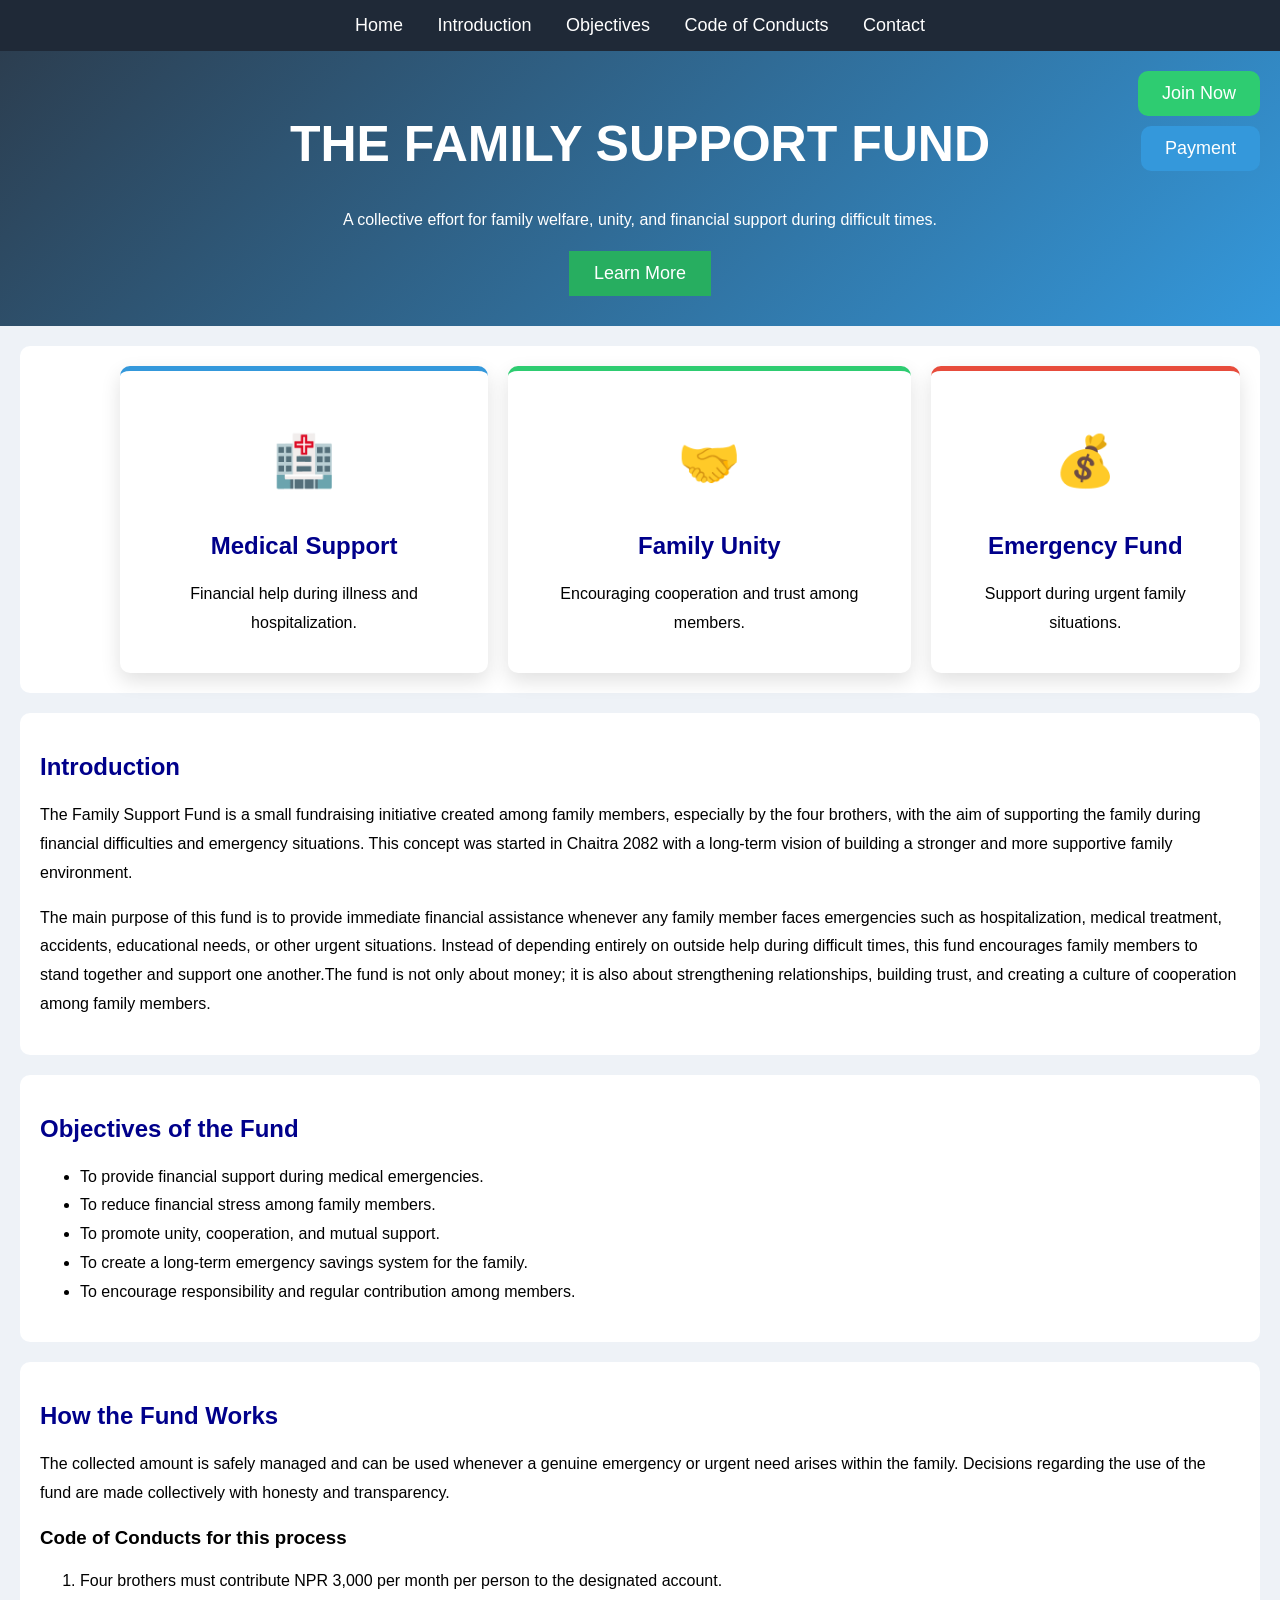
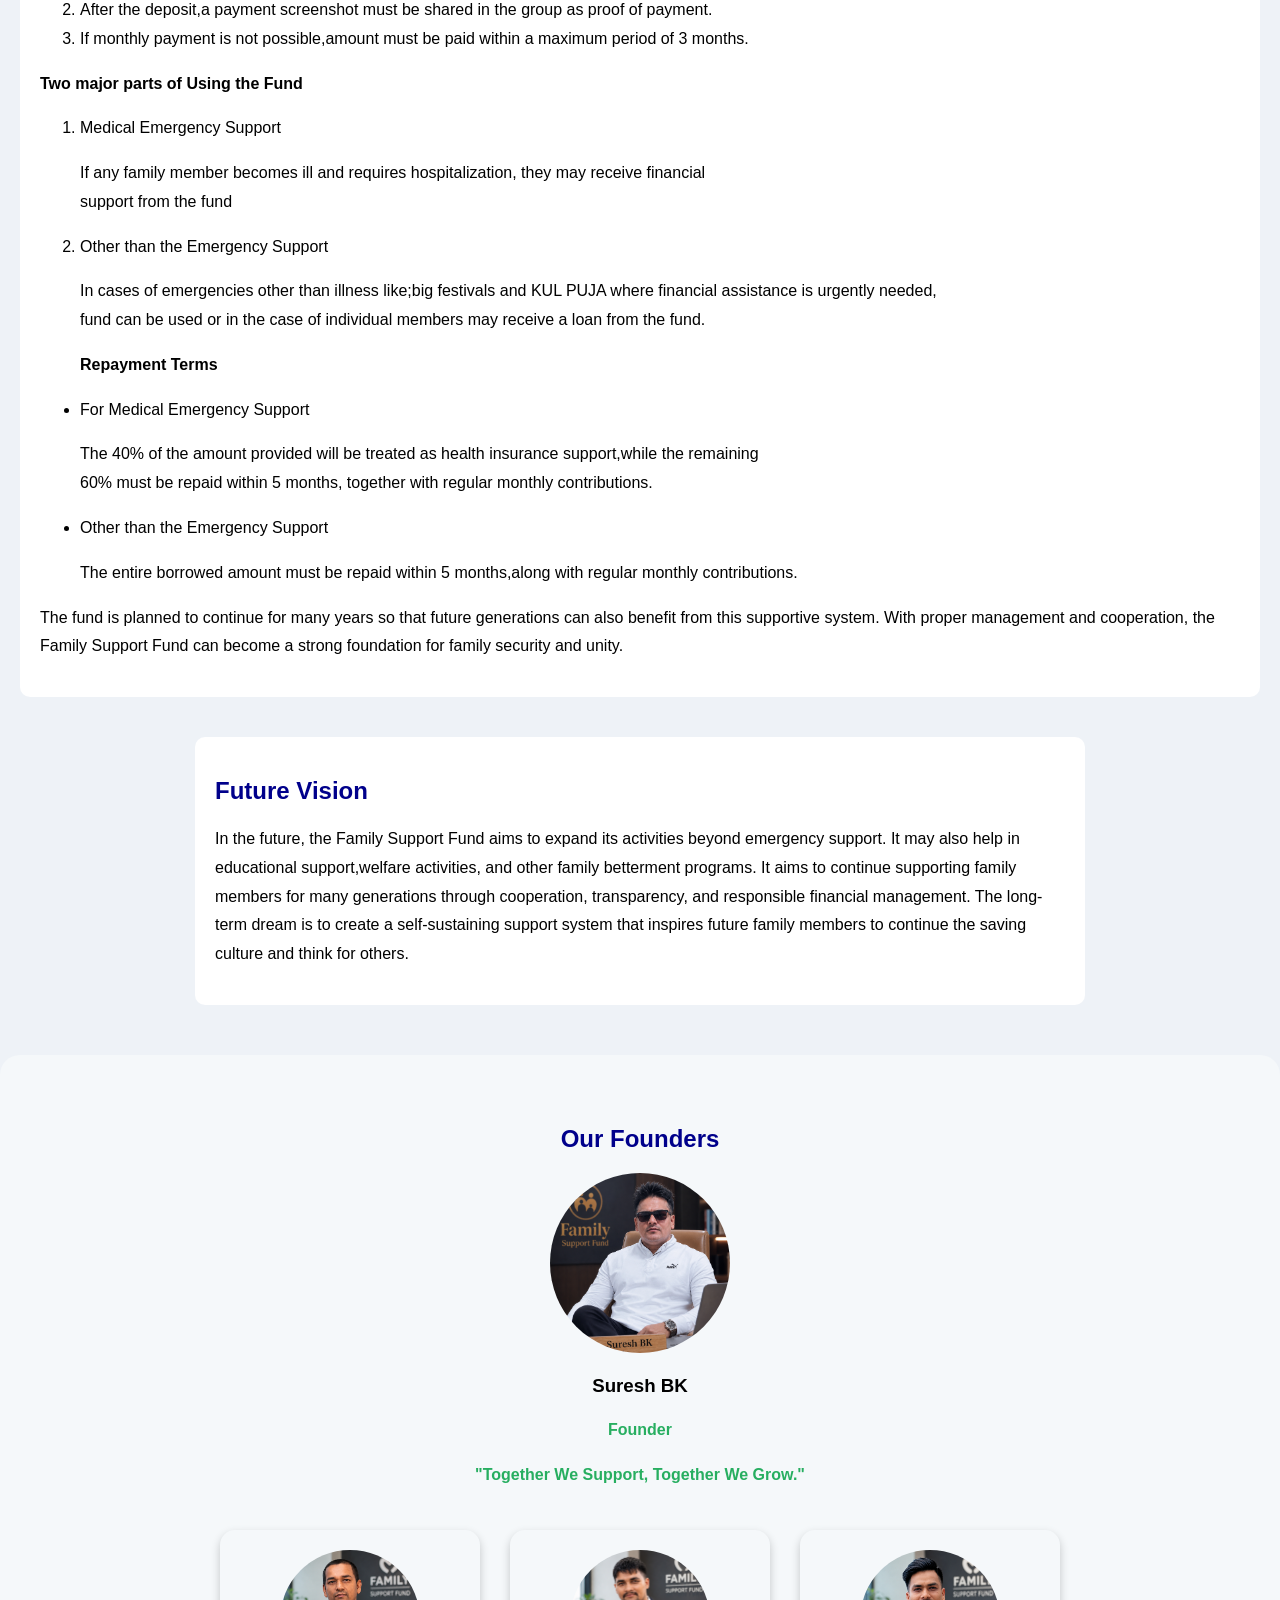
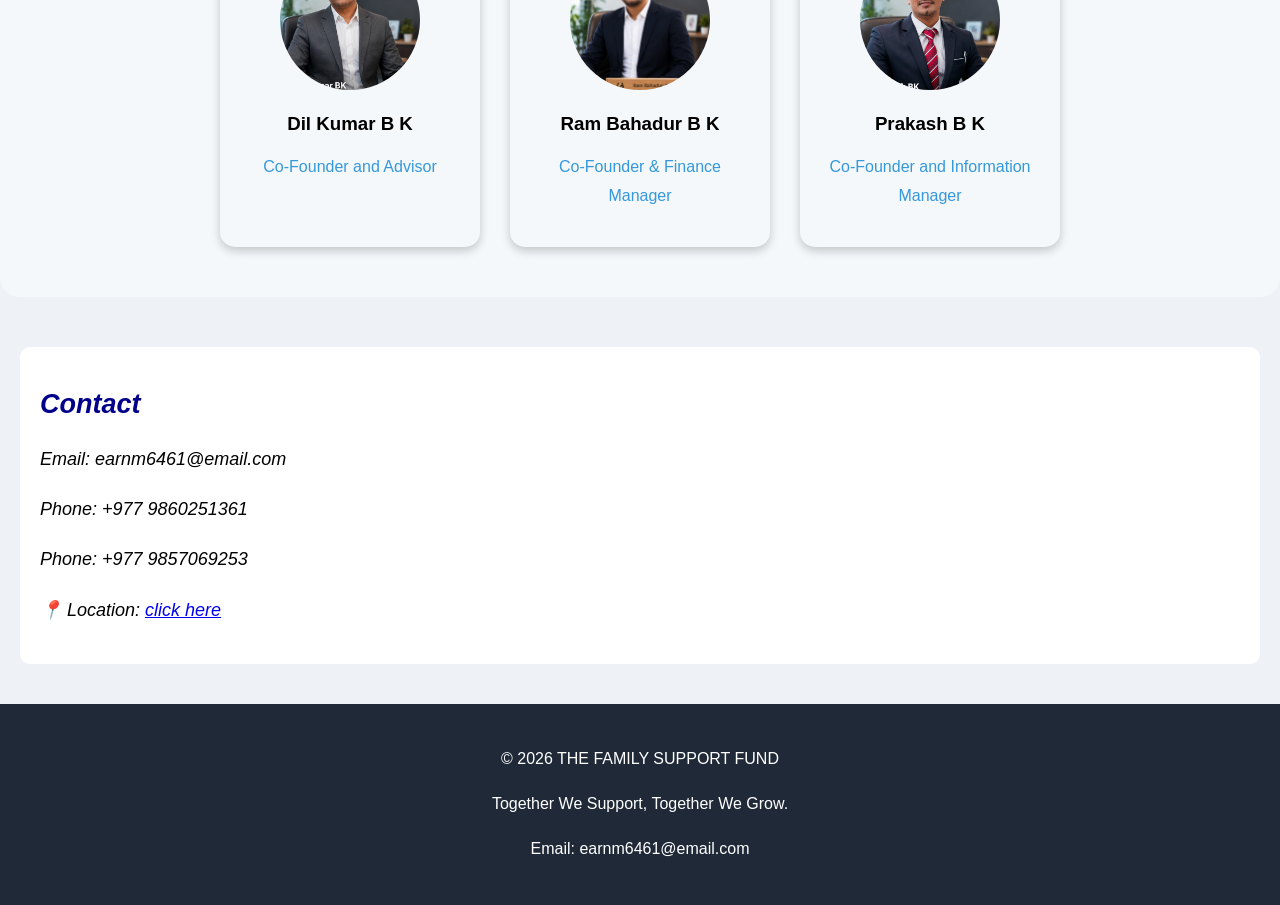
==== index.html @ 56c6b854 "Rename main file to index.html" ====
<!DOCTYPE html>
<html lang="en">
<head>

    <meta charset="UTF-8">
    <meta name="viewport" content="width=device-width, initial-scale=1.0">
    <title>THE FAMILY SUPPORT FUND</title>
    <link rel="stylesheet" href="style.css">
</head>
<body>
<nav>
<a href="#home">Home</a>
<a href="#intro">Introduction</a>
<a href="#objectives">Objectives</a>
<a href="#works">Code of Conducts</a>
<a href="#contact">Contact</a>
</nav>
<header>
<div class="top-buttons">
<button class="join-btn"
onclick="alert('Please contact the family Messenger group to join.')">
Join Now
</button>
<button class="payment-btn"
onclick="showPayment()">
Payment
</button>
<div id="payment-box">
<img src="bank_details.png" alt="QR Code">
<a href="https://forms.gle/SFwMnSRFECHiwntH7" target="_blank">
<button class="submit-btn">
Submit Payment Screenshot
</button>
</a>
</div>
</div>
<h1>THE FAMILY SUPPORT FUND</h1>
<P> A collective effort for family welfare, unity, and financial support during difficult times.</P>
<button onclick="location.href='#intro'">
Learn More
</button>
</header>
<section class="cards">
<div class="card">
  <h1>🏥</h1>
<h2>Medical Support</h2>
<p>Financial help during illness and hospitalization.</p>
</div>
<div class="card">
  <h1>🤝</h1>
<h2>Family Unity</h2>
<p>Encouraging cooperation and trust among members.</p>
</div>
<div class="card">
  <h1>💰</h1>
<h2>Emergency Fund</h2>
<p>Support during urgent family situations.</p>
</div> </section>
<section class="Intro" id="intro">
<h2>Introduction</h2>
<p>The Family Support Fund is a small fundraising initiative created among family members,
  especially by the four brothers, with the aim of supporting the family during financial
  difficulties and emergency situations. This concept was started in Chaitra 2082 with a
  long-term vision of building a stronger and more supportive family environment.</p>
<p>The main purpose of this fund is to provide immediate financial assistance whenever any
  family member faces emergencies such as hospitalization, medical treatment, accidents,
  educational needs, or other urgent situations. Instead of depending entirely on outside
  help during difficult times, this fund encourages family members to stand together and
  support one another.The fund is not only about money; it is also about strengthening
  relationships, building trust, and creating a culture of cooperation among family members.</p>
</section>
<section class="Objectives" id="objectives">
  <h2>Objectives of the Fund</h2>
  <ul>
  <li>To provide financial support during medical emergencies.</li>
  <li>To reduce financial stress among family members.</li>
  <li>To promote unity, cooperation, and mutual support.</li>
  <li>To create a long-term emergency savings system for the family.</li>
  <li>To encourage responsibility and regular contribution among members.</li>
  </ul>
</section>
<section class="Works" id="works">
<h2>How the Fund Works</h2>
<p>The collected amount is safely managed and can be used whenever a genuine emergency
  or urgent need arises within the family. Decisions regarding the use of the fund are
  made collectively with honesty and transparency.</p>
<h3>Code of Conducts for this process</h3>
<ol>
 <li>Four brothers must contribute NPR 3,000 per month per person to the designated account.</li>
 <li>After the deposit,a payment screenshot must be shared in the group as proof of payment.</li>
 <li> If monthly payment is not possible,amount must be paid within a maximum period of 3 months.</li> </ol>
 <h4>Two major parts of Using the Fund </h4>
<ol>
 <li>Medical Emergency Support</li>
<p>If any family member becomes ill and requires hospitalization, they may receive financial <br>
  support from the fund</p>
 <li>Other than the Emergency Support</li>
<p>In cases of emergencies other than illness like;big festivals and KUL PUJA where financial assistance is urgently needed,<br>
  fund can be used or in the case of individual members may receive a loan from the fund.</p>
<h4>Repayment Terms</h4> </ol>
<ul>
<li>For Medical Emergency Support</li>
<p>The 40% of the amount provided will be treated as health insurance support,while the remaining<br>
 60% must be repaid within 5 months, together with regular monthly contributions.</p>
<li>Other than the Emergency Support</li>
<p> The entire borrowed amount must be repaid within 5 months,along with regular monthly contributions.</p>
</ul>
<p>The fund is planned to continue for many years so that future generations can also
 benefit from this supportive system. With proper management and cooperation, the
 Family Support Fund can become a strong foundation for family security and unity.</p>
</section>
<section class="vision">
<h2>Future Vision</h2>
<p>In the future, the Family Support Fund aims to expand its activities beyond emergency
 support. It may also help in educational support,welfare activities, and other
 family betterment programs. It aims to continue supporting family members for many generations
  through cooperation, transparency, and responsible financial management.
 The long-term dream is to create a self-sustaining support system that inspires
  future family members to continue the saving culture and think for others.</p>
</section>
<section class="team">
<h2>Our Founders</h2>
<!-- TOP FOUNDER -->
<div class="main-founder">
<img src="SURESH DAI.PNG" alt="Founder">
<h3>Suresh BK</h3>
<p>Founder</p>
<p class="quote">
"Together We Support, Together We Grow."
</p>
</div>
<!-- 3 CO FOUNDERS -->
<div class="co-founders">
<div class="member">
<img src="THULDAI.PNG" alt="Co Founder">
<h3>Dil Kumar B K</h3>
<p>Co-Founder and Advisor</p>
</div>
<div class="member">
<img src="RAM DAI.PNG" alt="Co Founder">
<h3>Ram Bahadur B K</h3>
<p>Co-Founder & Finance Manager</p>
</div>
<div class="member">
<img src="MH.PNG" alt="Co Founder">
<h3>Prakash B K</h3>
<p>Co-Founder and Information Manager</p>
</div>
</div>
</section>
<section id="contact" >
<h2>Contact</h2>
<p>Email: earnm6461@email.com</p>
<p>Phone: +977 9860251361</p>
<p>Phone: +977 9857069253</p>
<p>
📍 Location:
<a href="https://maps.app.goo.gl/JAcgSm9zfJXr6ZMW8">click here</a>
</p>
</section>
 <script>
function showPayment(){
var box=document.getElementById("payment-box");
if(box.style.display==="block"){
    box.style.display="none";}
else{
    box.style.display="block";}
}
</script>
<footer>
<p>© 2026 THE FAMILY SUPPORT FUND</p>
<p>Together We Support, Together We Grow.</p>
<p>Email: earnm6461@email.com</p>
</footer>
</body>
    
</html>
---- style.css ----
@charset "utf-8";
body {
    background-color:#eef2f7;
    font-family: Arial, sans-serif;
    margin: 0;}
    header{
    background:linear-gradient(135deg,#2c3e50,#3498db);
    color: white;
    text-align: center;
    padding: 30px;}
   section{
    background: white;
    margin: 20px;
    padding: 20px;
    border-radius: 10px;} 
    h1{
    font-size: 50px;}
  h2{
    color: darkblue;}  
    nav{
    background-color:#1f2937;
    padding:15px;
    text-align:center;} 
    nav a{
    color:white;
    text-decoration:none; 
    margin:15px;
    font-size:18px;}
    nav a:hover{
    background-color:white;
    color:#2c3e50;
    padding:8px;
    border-radius:5px;}
    
    button{
    background-color:#27ae60;
    color:white;
    padding:12px 25px;
    border:none;
    border: radius 18px;
    font-size:18px;}
button:hover{
    background-color:#1e8449;}

  .cards{
  display:flex;
  gap:20px;
  padding-left: 100px;
  margin:20px;}
.card{
    background:white;
    padding:20px;
    border-radius:10px;
    box-shadow:0 8px 20px rgba(0,0,0,0.12);
    text-align: center;
    transition: 0.3s;}
 .card:hover{
    transform:translateY(-10px);
    background-color:#f8f9fa;}
    .card h1{
    font-size:50px;}
    
.card:nth-child(1){
    border-top:5px solid #3498db;}

.card:nth-child(2){
    border-top:5px solid #2ecc71;}

.card:nth-child(3){
    border-top:5px solid #e74c3c;}
    
    @media (max-width:768px){
.cards{
    flex-direction:column;
    align-items:center;}
.co-founders{
    flex-direction:column;
    align-items:center;}
nav a{
    display:block;
    margin:10px 0;}

}


.intro,
.objectives,
.works,
.vision{
    max-width: 850px;
    margin:40px auto;
    padding:20px;}

p,li{
    line-height:1.8;}
    

    #contact{
    font-family:"Trebuchet MS", sans-serif;
    font-size:18px;
  font-style: italic;}
  html{
    scroll-behavior:smooth;}
    header{
    position:relative;
   position:relative;
    padding: 30px;}
  .top-buttons{
    display:flex;
    flex-direction:column;
    align-items:flex-end;
    position:absolute;
    top:20px;
    right:20px;
    gap: 10px; }
.join-btn{
background:#2ecc71;
color:white;
border:none;
padding:12px 24px;
border-radius:10px;}

.team{
    text-align:center;
    margin:50px auto;}
/* TOP founder */
.main-founder{
    margin-bottom:40px;}
.main-founder img{
    width:180px;
    height:180px;
    border-radius:50%;
    object-fit:cover;}
/* 3 co founders */
.co-founders{
    display:flex;
    justify-content:center;
    gap:30px;
    flex-wrap:wrap;}
.member{
    width:220px;
    padding:20px;
    border-radius:15px;
    box-shadow:0 4px 10px rgba(0,0,0,0.2);}
.member img{
    width:140px;
    height:140px;
    border-radius:50%;
    object-fit:cover;}
   
    .member:hover{
    transform:translateY(-8px);
    transition:0.3s;}
.main-founder:hover{
    transform:scale(1.05);
    transition:0.3s;}

    .main-founder p{
    color:#27ae60;
    font-weight:bold;}
.member p{
    color:#3498db;}

    .team{
    background:#f5f8fa;
    padding:50px;
    border-radius:20px;}
.member img:hover{
transform:scale(1.08);
transition:0.3s;
}
    header{
    position:relative;}
.payment-btn{
    background:#3498db;
    border:none;
    padding:12px 24px;
    border-radius:10px;}
#payment-box{
display:none;
background:#a6dafb;
color:black;
padding:20px;
border-radius:15px;
box-shadow:0 4px 10px rgba(0,0,0,0.2);}
    #payment-box img{
    width: 300px;
    border-radius: 50px;}
    footer{
    background:#1f2937;
    color:white;
    text-align:center;
    padding:25px;
    margin-top:40px;}
.team{
    opacity:0;
    transform:translateY(50px);
    animation:fadeUp 1.8s ease forwards;}
@keyframes fadeUp{
from{
    opacity:0;
    transform:translateY(50px);}
to{
    opacity:1;
    transform:translateY(0);}
}
.member{
    transition:0.4s;}
.member:hover{
    transform:translateY(-10px) scale(1.04);
}
.submit-btn{
    margin-top:15px;
    background:#27ae60;
    color:white;
    border:none;
    padding:12px 20px;
    border-radius:10px;}
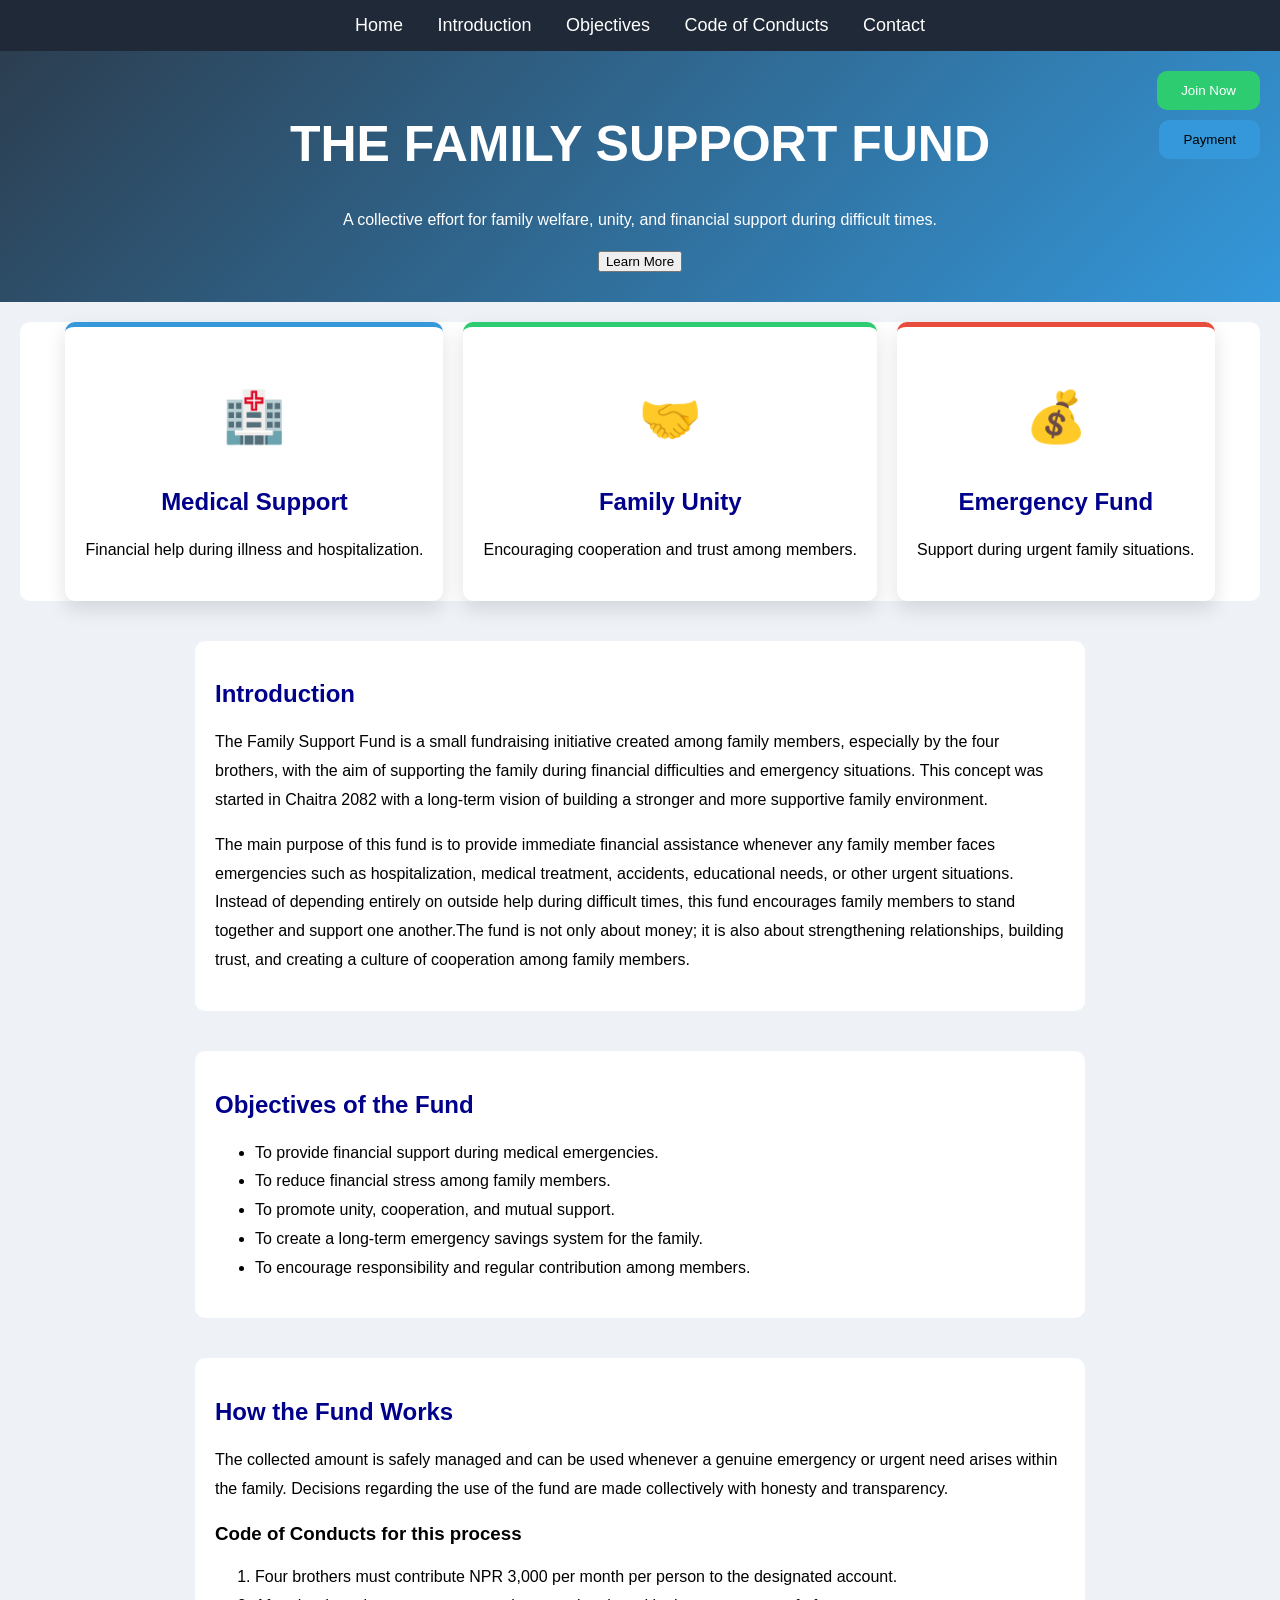
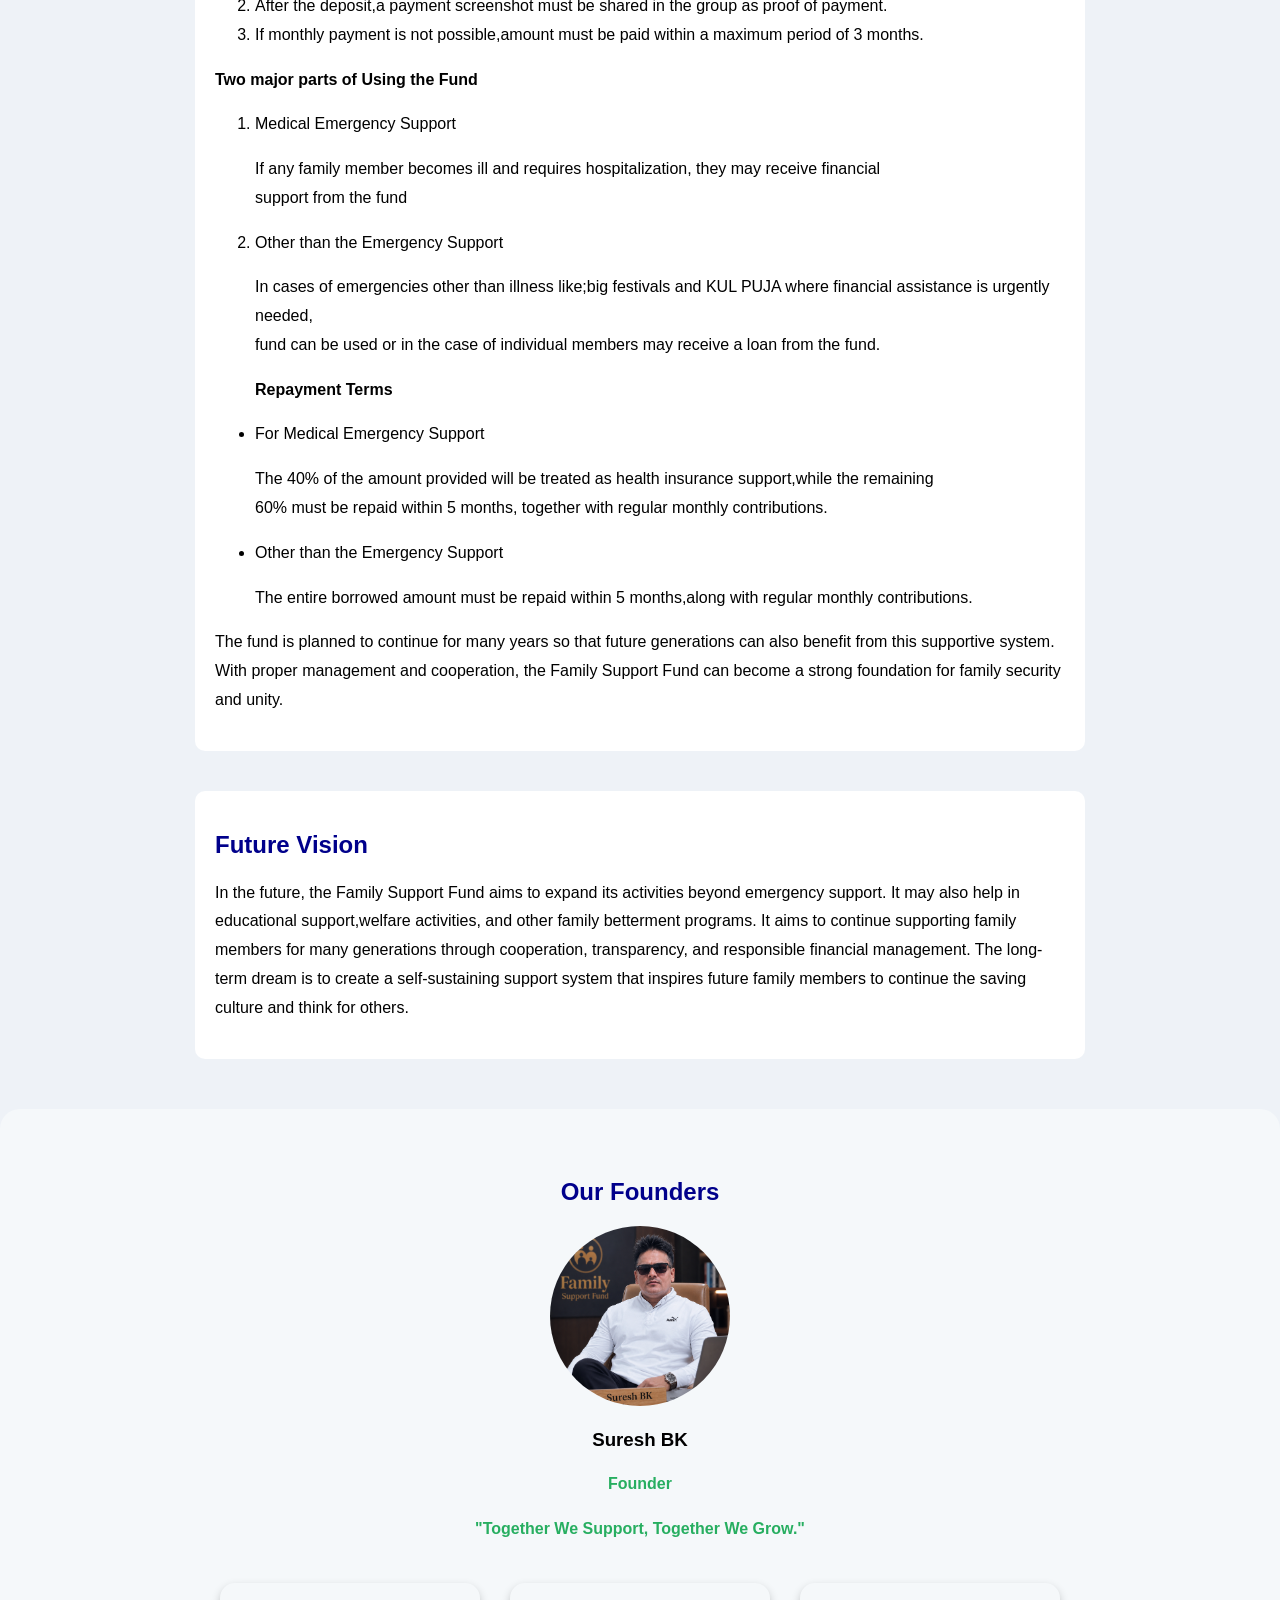
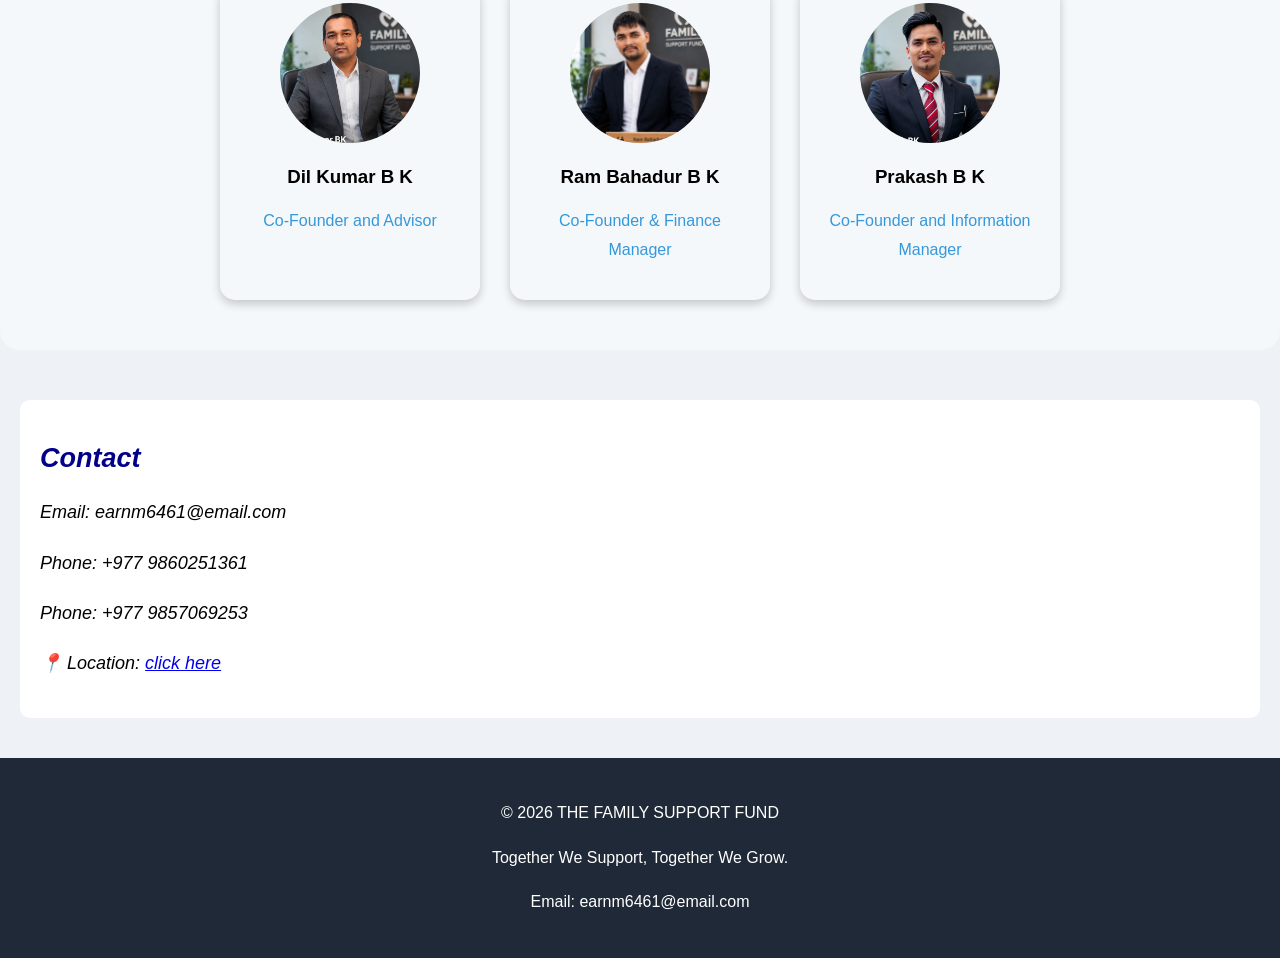
==== commit 9b20f044: "Improve mobile responsiveness" ====
--- a/index.html
+++ b/index.html
@@ -6,6 +6,7 @@
     <meta name="viewport" content="width=device-width, initial-scale=1.0">
     <title>THE FAMILY SUPPORT FUND</title>
     <link rel="stylesheet" href="style.css">
+    <meta name="viewport" content="width=device-width, initial-scale=1.0">
 </head>
 <body>
 <nav>
@@ -56,7 +57,7 @@
 <h2>Emergency Fund</h2>
 <p>Support during urgent family situations.</p>
 </div> </section>
-<section class="Intro" id="intro">
+<section class="intro" id="intro">
 <h2>Introduction</h2>
 <p>The Family Support Fund is a small fundraising initiative created among family members,
   especially by the four brothers, with the aim of supporting the family during financial
@@ -69,7 +70,7 @@
   support one another.The fund is not only about money; it is also about strengthening
   relationships, building trust, and creating a culture of cooperation among family members.</p>
 </section>
-<section class="Objectives" id="objectives">
+<section class="objectives" id="objectives">
   <h2>Objectives of the Fund</h2>
   <ul>
   <li>To provide financial support during medical emergencies.</li>
@@ -79,7 +80,7 @@
   <li>To encourage responsibility and regular contribution among members.</li>
   </ul>
 </section>
-<section class="Works" id="works">
+<section class="works" id="works">
 <h2>How the Fund Works</h2>
 <p>The collected amount is safely managed and can be used whenever a genuine emergency
   or urgent need arises within the family. Decisions regarding the use of the fund are
--- a/style.css
+++ b/style.css
@@ -32,21 +32,28 @@
     padding:8px;
     border-radius:5px;}
     
-    button{
-    background-color:#27ae60;
-    color:white;
-    padding:12px 25px;
-    border:none;
-    border: radius 18px;
-    font-size:18px;}
-button:hover{
-    background-color:#1e8449;}
-
+   .top-buttons{
+    display:flex;
+    flex-direction:column;
+    align-items:flex-end;
+    position:absolute;
+    top:20px;
+    right:20px;
+    gap:10px;
+}
+.join-btn:hover{
+    background-color:#1e8449;
+}
+.payment-btn:hover{
+    background-color:#2980b9;
+}
   .cards{
   display:flex;
   gap:20px;
-  padding-left: 100px;
-  margin:20px;}
+  padding:0px;
+  margin:20px;
+flex-wrap:wrap;
+  justify-content:center;}
 .card{
     background:white;
     padding:20px;
@@ -68,19 +75,90 @@
 
 .card:nth-child(3){
     border-top:5px solid #e74c3c;}
-    
-    @media (max-width:768px){
-.cards{
-    flex-direction:column;
-    align-items:center;}
-.co-founders{
-    flex-direction:column;
-    align-items:center;}
-nav a{
-    display:block;
-    margin:10px 0;}
-
-}
+
+@media screen and (max-width:768px){
+
+    /* Navigation */
+    nav{
+        display:flex;
+        flex-direction:column;
+        align-items:center;
+        gap:15px;
+        padding:20px 0;
+    }
+
+    nav a{
+        display:block;
+        margin:5px 0;
+    }
+
+    /* Header */
+    header{
+        display:flex;
+        flex-direction:column;
+        align-items:center;
+        text-align:center;
+        padding:20px;
+    }
+
+    /* Buttons */
+    .top-buttons{
+        position:static !important;
+        display:flex;
+        flex-direction:column;
+        align-items:center;
+        gap:10px;
+        margin-bottom:20px;
+        width:100%;
+    }
+
+    .join-btn,
+    .payment-btn{
+        width:200px;
+        margin:0;
+    }
+
+    h1{
+        font-size:28px;
+        line-height:1.3;
+        margin-top:10px;
+    }
+
+    /* Cards */
+    .cards{
+        flex-direction:column;
+        align-items:center;
+        padding:0;
+    }
+
+    .card{
+        width:90%;
+        max-width:320px;
+    }
+
+    /* Team section */
+    .co-founders{
+        flex-direction:column;
+        align-items:center;
+    }
+
+    .member{
+        width:90%;
+        max-width:300px;
+    }
+
+    /* Payment QR */
+    #payment-box{
+        width:90%;
+        margin:15px auto;
+    }
+
+    #payment-box img{
+        width:100%;
+        max-width:250px;
+    }
+}
+  
 
 
 .intro,
@@ -93,9 +171,7 @@
 
 p,li{
     line-height:1.8;}
-    
-
-    #contact{
+#contact{
     font-family:"Trebuchet MS", sans-serif;
     font-size:18px;
   font-style: italic;}
@@ -103,23 +179,14 @@
     scroll-behavior:smooth;}
     header{
     position:relative;
-   position:relative;
     padding: 30px;}
-  .top-buttons{
-    display:flex;
-    flex-direction:column;
-    align-items:flex-end;
-    position:absolute;
-    top:20px;
-    right:20px;
-    gap: 10px; }
+  
 .join-btn{
 background:#2ecc71;
 color:white;
 border:none;
 padding:12px 24px;
 border-radius:10px;}
-
 .team{
     text-align:center;
     margin:50px auto;}
@@ -148,20 +215,20 @@
     border-radius:50%;
     object-fit:cover;}
    
-    .member:hover{
+.member:hover{
     transform:translateY(-8px);
     transition:0.3s;}
 .main-founder:hover{
     transform:scale(1.05);
     transition:0.3s;}
 
-    .main-founder p{
+.main-founder p{
     color:#27ae60;
     font-weight:bold;}
 .member p{
     color:#3498db;}
 
-    .team{
+.team{
     background:#f5f8fa;
     padding:50px;
     border-radius:20px;}
@@ -169,8 +236,8 @@
 transform:scale(1.08);
 transition:0.3s;
 }
-    header{
-    position:relative;}
+header{
+position:relative;}
 .payment-btn{
     background:#3498db;
     border:none;
@@ -183,9 +250,11 @@
 padding:20px;
 border-radius:15px;
 box-shadow:0 4px 10px rgba(0,0,0,0.2);}
-    #payment-box img{
+
+#payment-box img{
     width: 300px;
-    border-radius: 50px;}
+    max-width: 100px;
+    border-radius: 20px;}
     footer{
     background:#1f2937;
     color:white;
@@ -196,7 +265,8 @@
     opacity:0;
     transform:translateY(50px);
     animation:fadeUp 1.8s ease forwards;}
-@keyframes fadeUp{
+
+ @keyframes fadeUp{
 from{
     opacity:0;
     transform:translateY(50px);}
@@ -215,4 +285,6 @@
     color:white;
     border:none;
     padding:12px 20px;
-    border-radius:10px;}+    border-radius:10px;}
+.submit-btn:hover{
+    background:#2ecc71;}
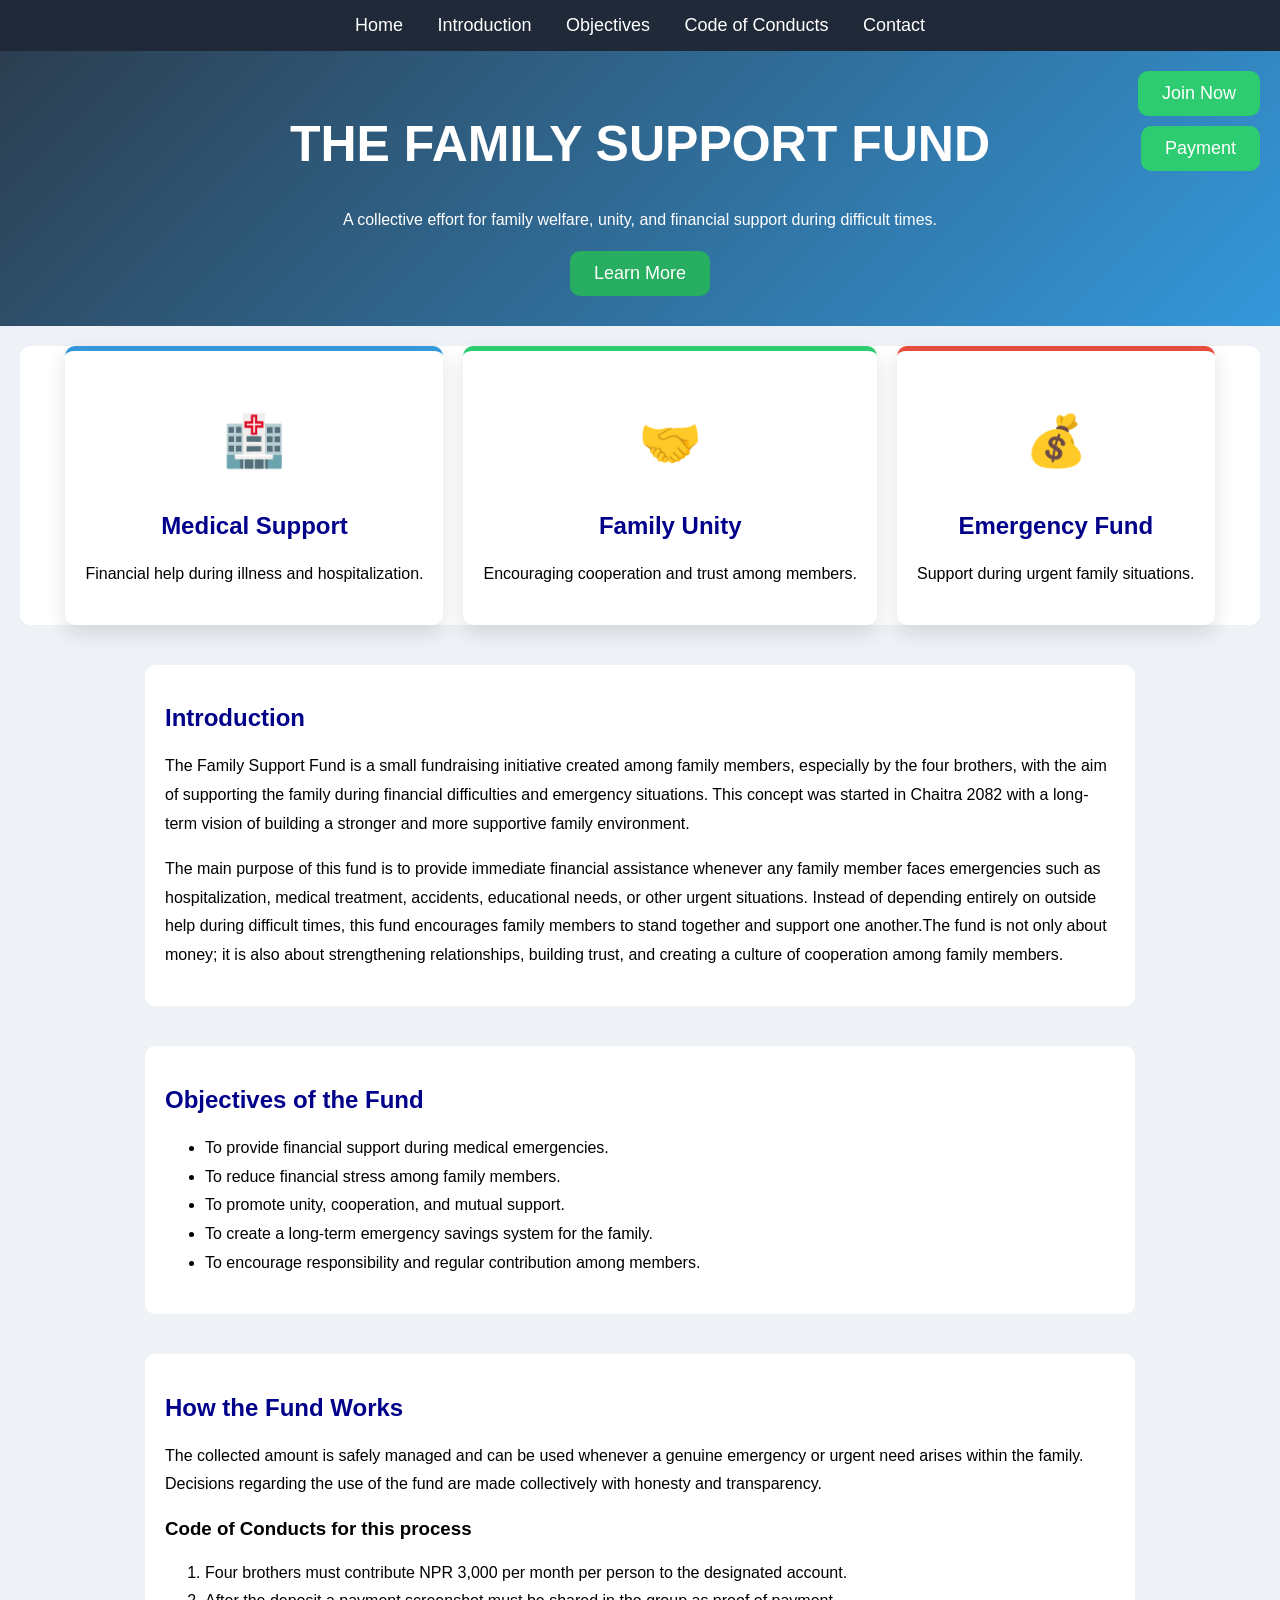
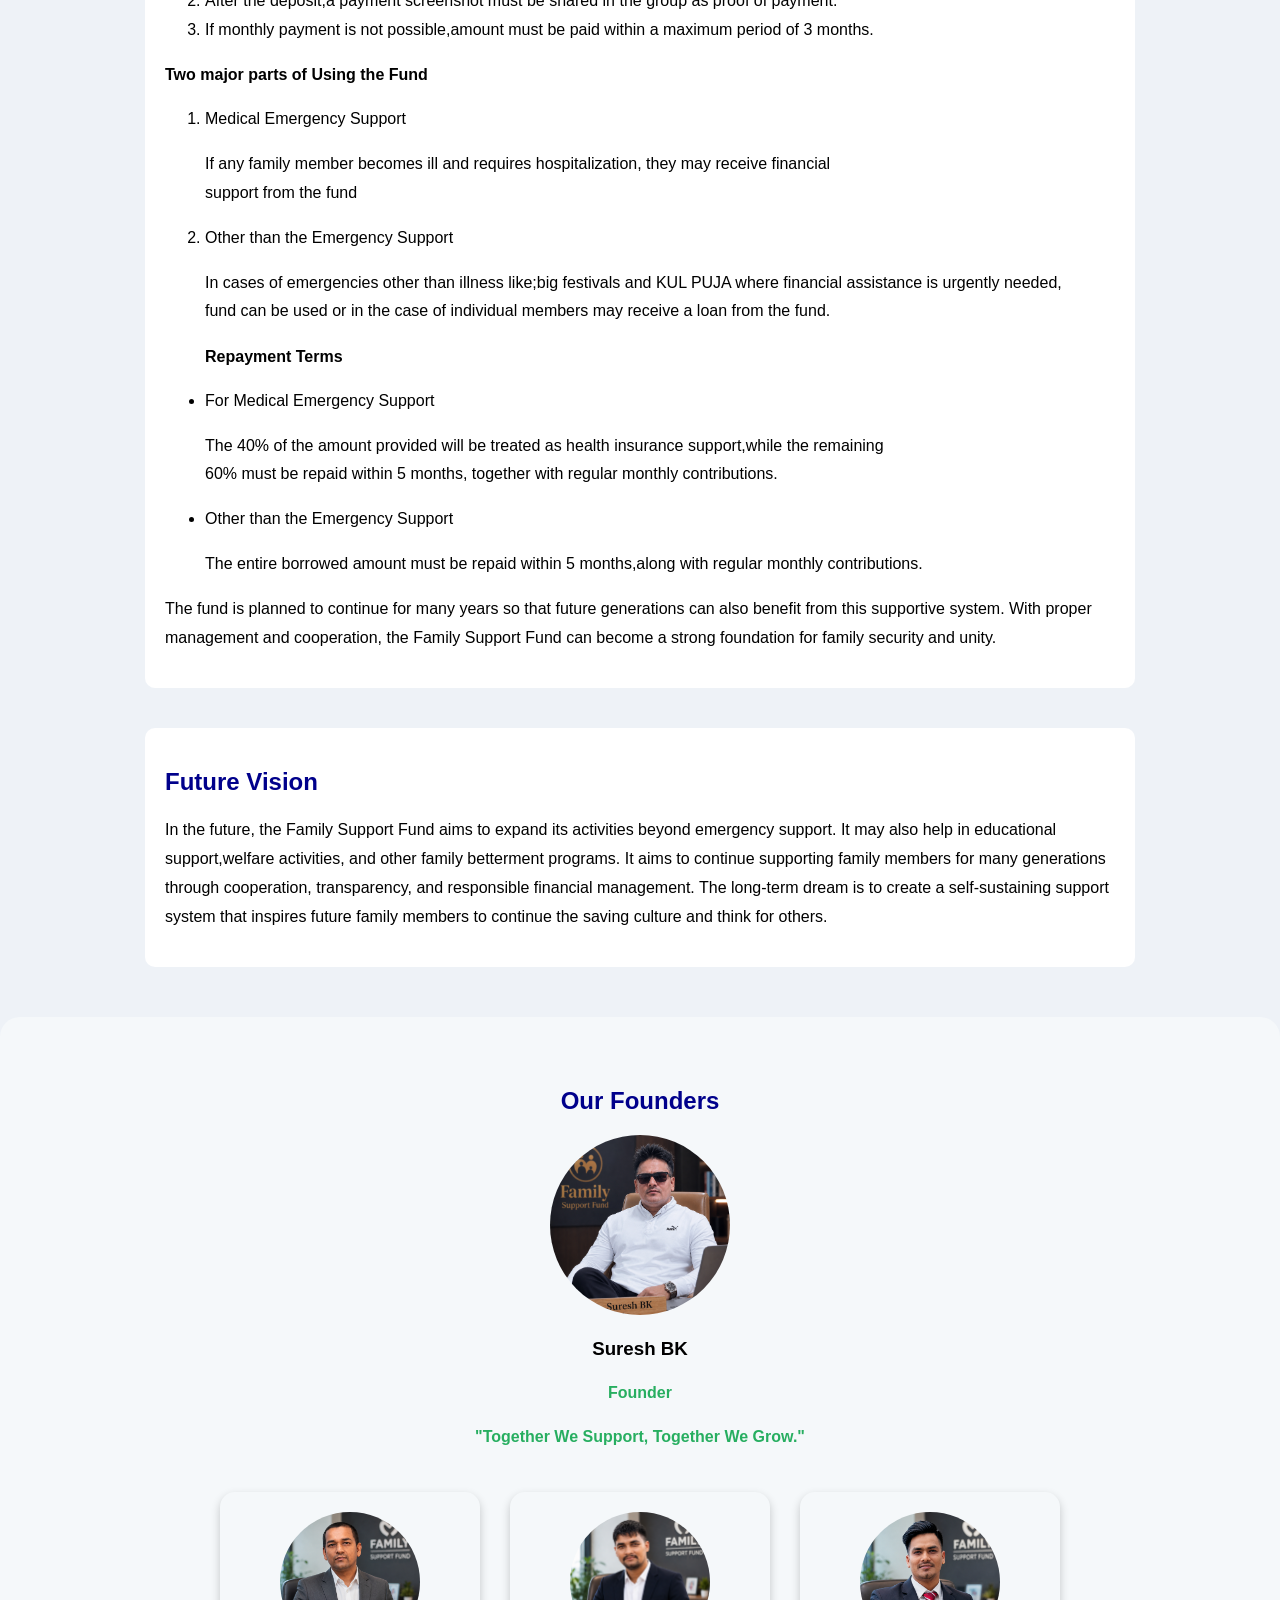
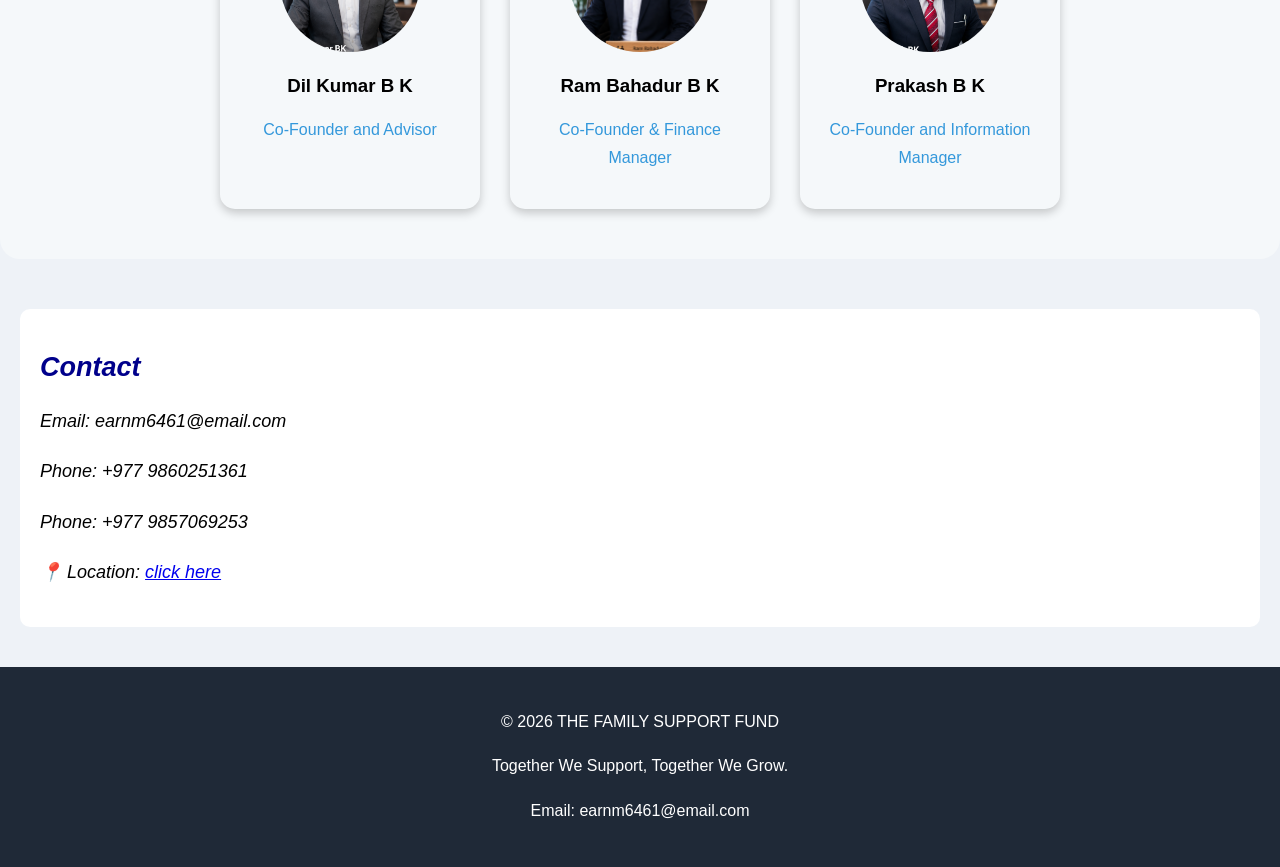
==== commit 21816be4: "Close QR when clicking outside and fix section class names" ====
--- a/index.html
+++ b/index.html
@@ -166,6 +166,20 @@
     box.style.display="none";}
 else{
     box.style.display="block";}
+
+document.addEventListener("click", function(event) {
+
+    const paymentBox = document.getElementById("payment-box");
+    const paymentButton = document.querySelector(".payment-btn");
+
+    if (
+        paymentBox.style.display === "block" &&
+        !paymentBox.contains(event.target) &&
+        !paymentButton.contains(event.target)
+    ) {
+        paymentBox.style.display = "none";
+    }
+});
 }
 </script>
 <footer>
--- a/style.css
+++ b/style.css
@@ -31,6 +31,18 @@
     color:#2c3e50;
     padding:8px;
     border-radius:5px;}
+    button{
+    background:#27ae60;
+    color:white;
+    border:none;
+    padding:12px 24px;
+    border-radius:10px;
+    font-size:18px;
+    cursor:pointer;
+}
+button:hover{
+    background:#1e8449;
+}
     
    .top-buttons{
     display:flex;
@@ -45,7 +57,7 @@
     background-color:#1e8449;
 }
 .payment-btn:hover{
-    background-color:#2980b9;
+    background-color:#1e8449
 }
   .cards{
   display:flex;
@@ -165,7 +177,8 @@
 .objectives,
 .works,
 .vision{
-    max-width: 850px;
+    max-width: 950px;
+    width:90%;
     margin:40px auto;
     padding:20px;}
 
@@ -239,7 +252,8 @@
 header{
 position:relative;}
 .payment-btn{
-    background:#3498db;
+    background:#2ecc71;
+    color:white;
     border:none;
     padding:12px 24px;
     border-radius:10px;}
@@ -253,7 +267,6 @@
 
 #payment-box img{
     width: 300px;
-    max-width: 100px;
     border-radius: 20px;}
     footer{
     background:#1f2937;
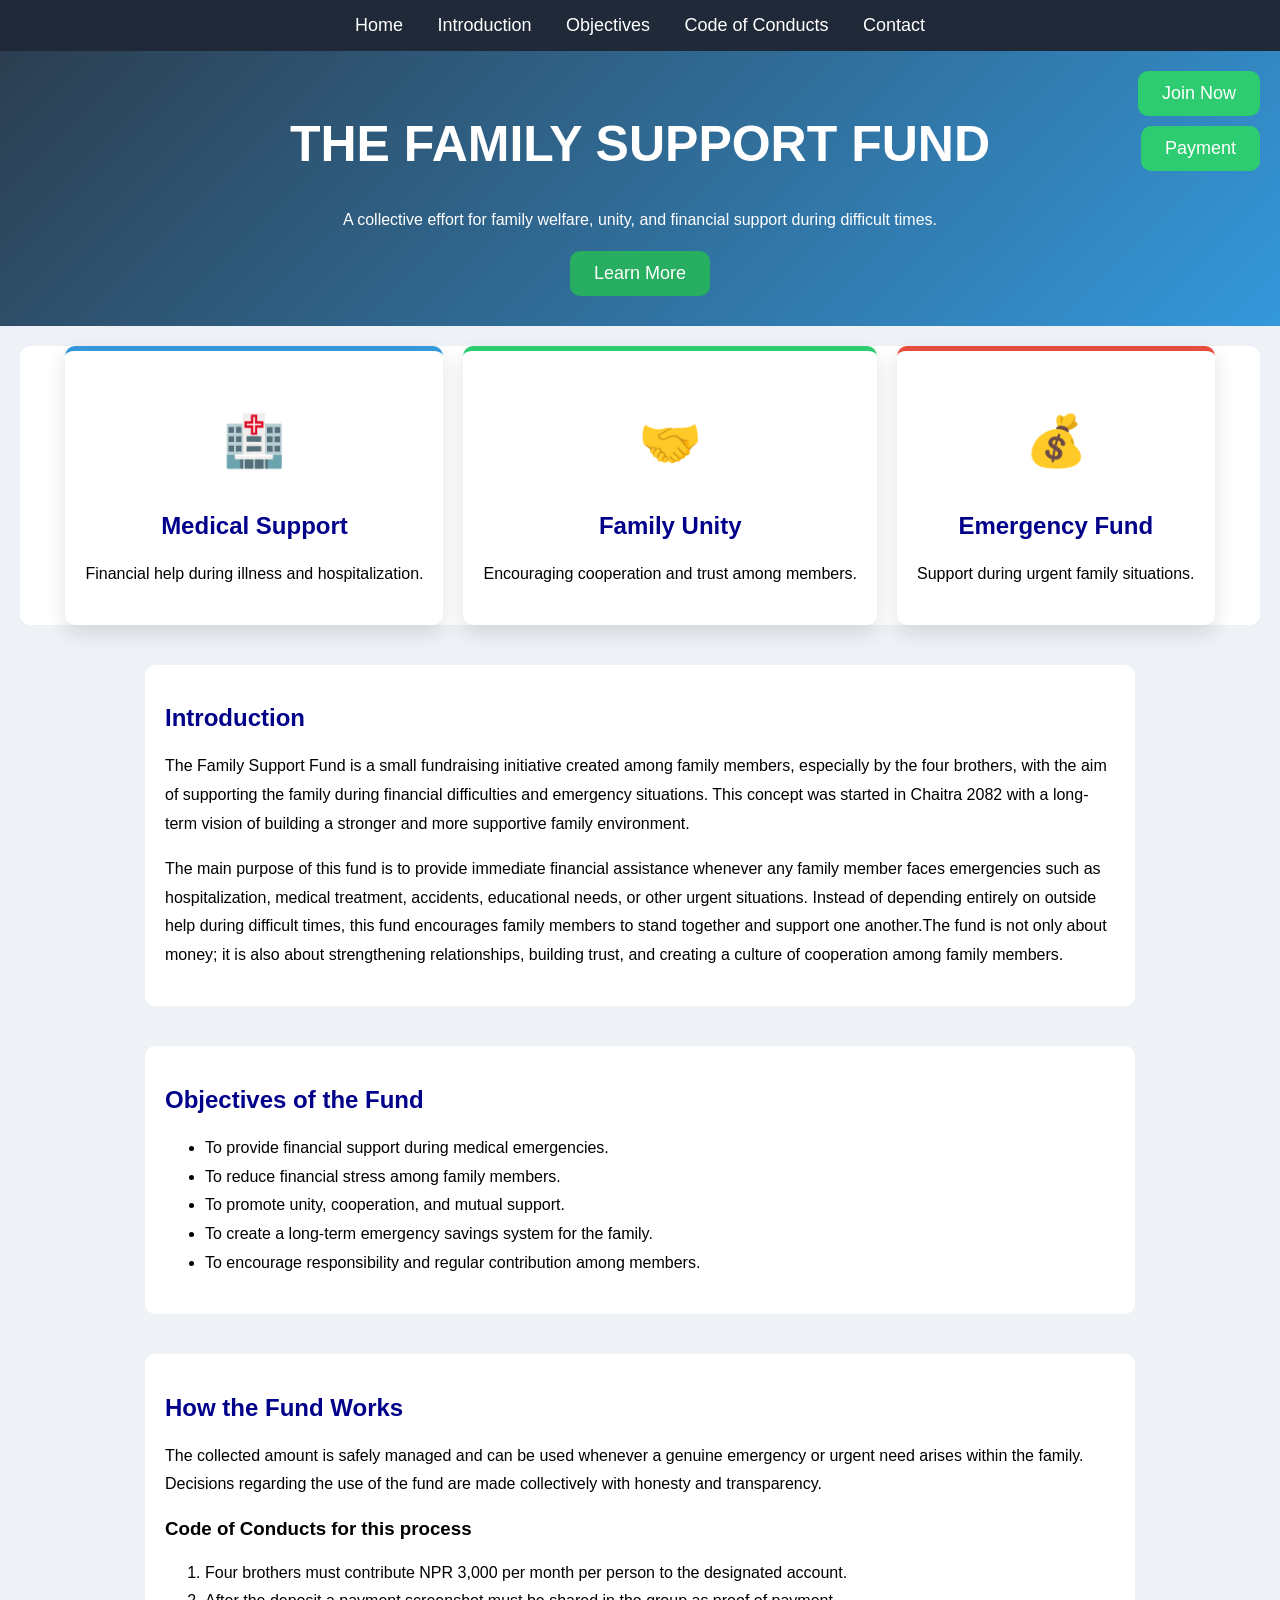
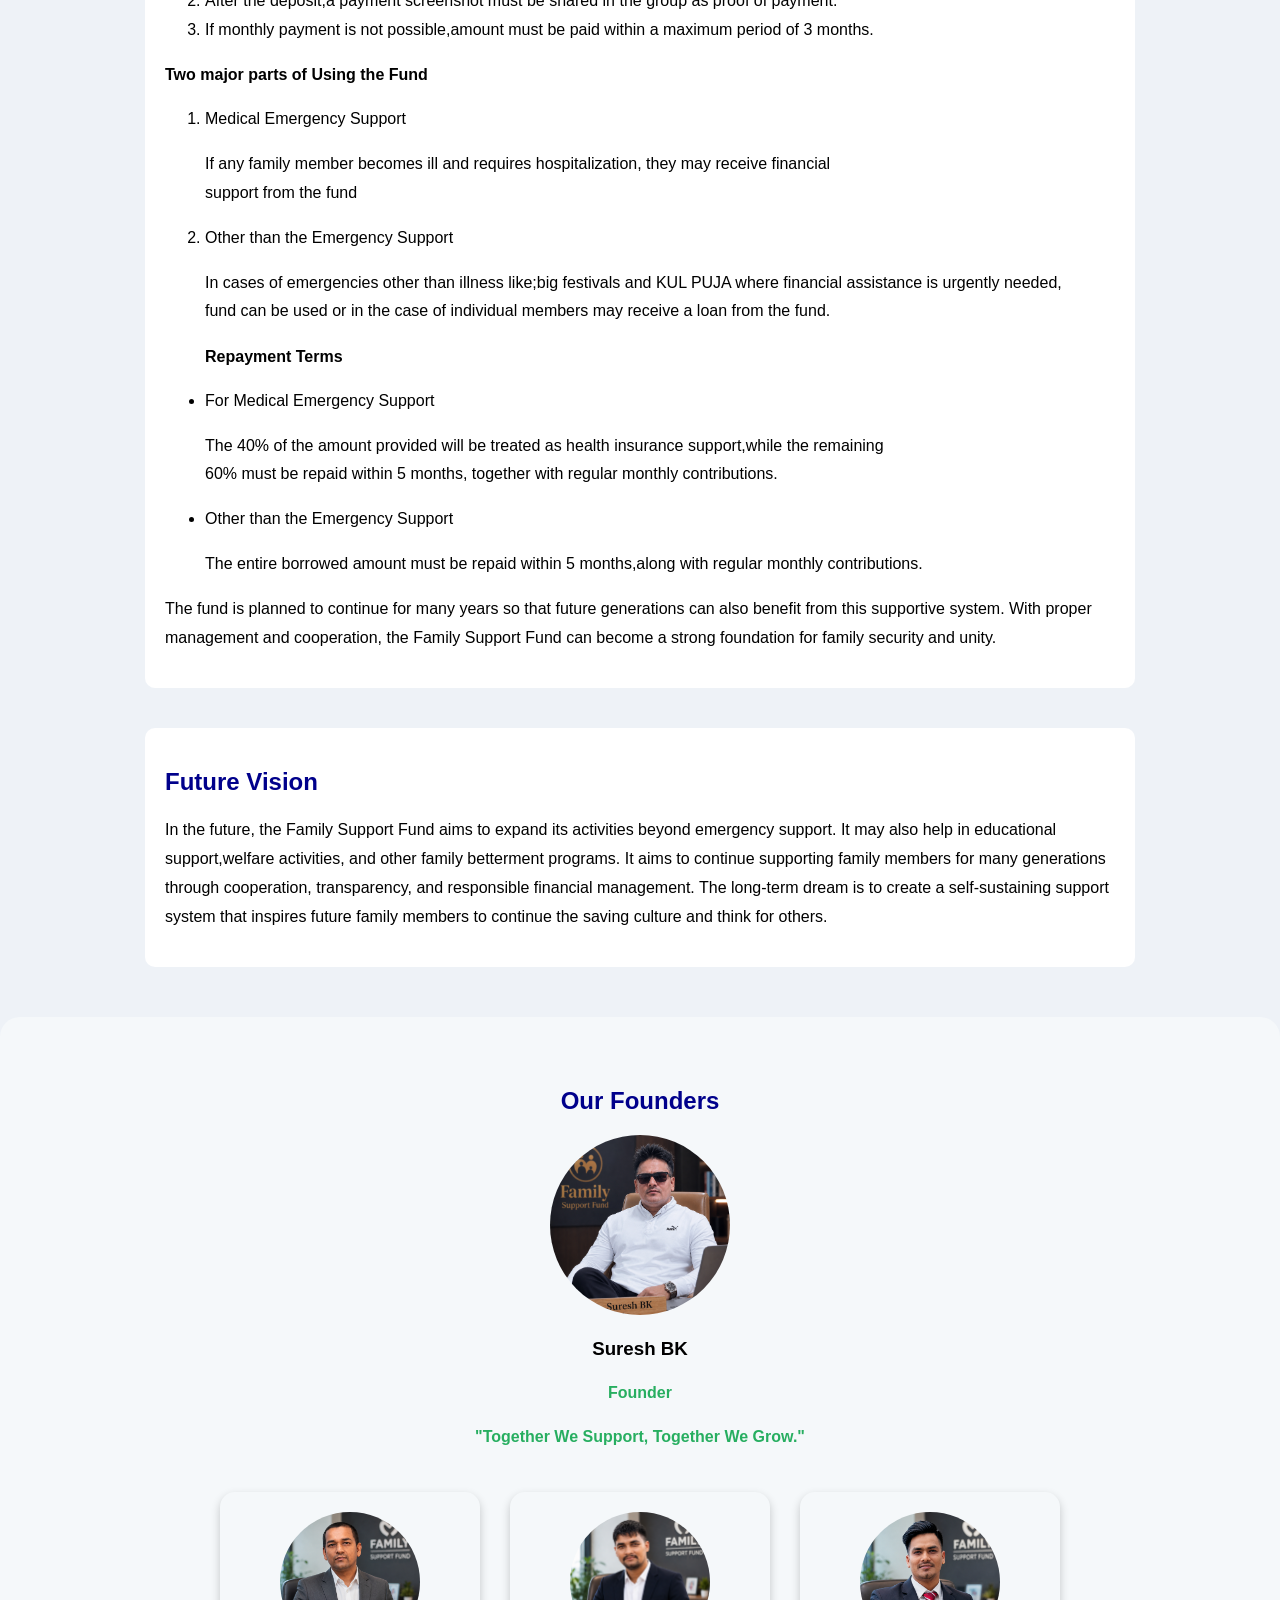
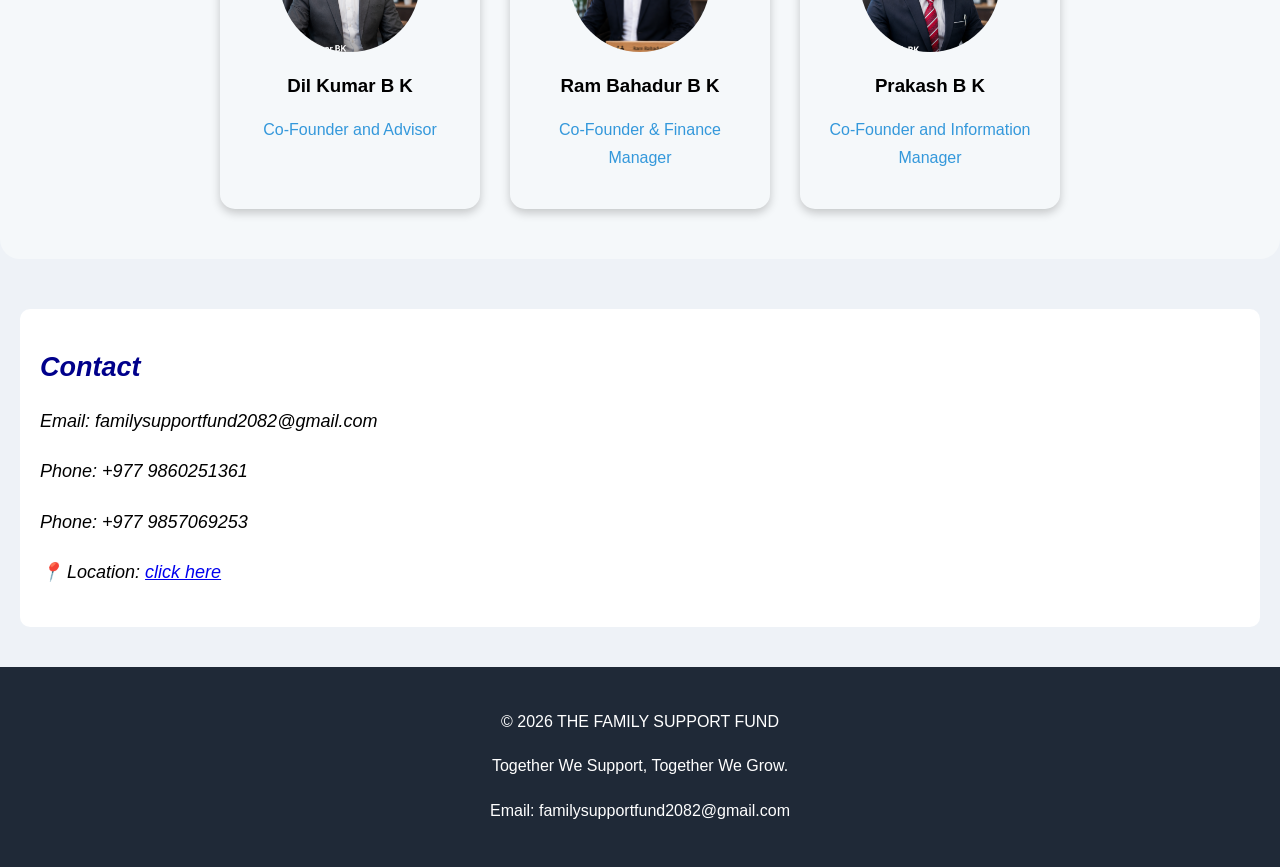
==== commit 80b11ebb: "Update contact email" ====
--- a/index.html
+++ b/index.html
@@ -1,12 +1,12 @@
 <!DOCTYPE html>
 <html lang="en">
 <head>
-
-    <meta charset="UTF-8">
-    <meta name="viewport" content="width=device-width, initial-scale=1.0">
-    <title>THE FAMILY SUPPORT FUND</title>
-    <link rel="stylesheet" href="style.css">
-    <meta name="viewport" content="width=device-width, initial-scale=1.0">
+  <meta charset="UTF-8">
+ <meta name="viewport" content="width=device-width, initial-scale=1.0">
+ <title>The Family Support Fund | Education & Medical Support in Nepal</title>
+ <link rel="stylesheet" href="style.css">
+<meta name="description" content="The Family Support Fund is a community initiative supporting education, medical assistance, and better quality of life for families and communities in Nepal.">
+<link rel="canonical" href="https://prakash-tech108.github.io/The-Family-Support-Fund/">
 </head>
 <body>
 <nav>
@@ -151,7 +151,7 @@
 </section>
 <section id="contact" >
 <h2>Contact</h2>
-<p>Email: earnm6461@email.com</p>
+<p>Email: familysupportfund2082@gmail.com</p>
 <p>Phone: +977 9860251361</p>
 <p>Phone: +977 9857069253</p>
 <p>
@@ -166,7 +166,7 @@
     box.style.display="none";}
 else{
     box.style.display="block";}
-
+  
 document.addEventListener("click", function(event) {
 
     const paymentBox = document.getElementById("payment-box");
@@ -185,7 +185,7 @@
 <footer>
 <p>© 2026 THE FAMILY SUPPORT FUND</p>
 <p>Together We Support, Together We Grow.</p>
-<p>Email: earnm6461@email.com</p>
+<p>Email: familysupportfund2082@gmail.com</p>
 </footer>
 </body>
     
